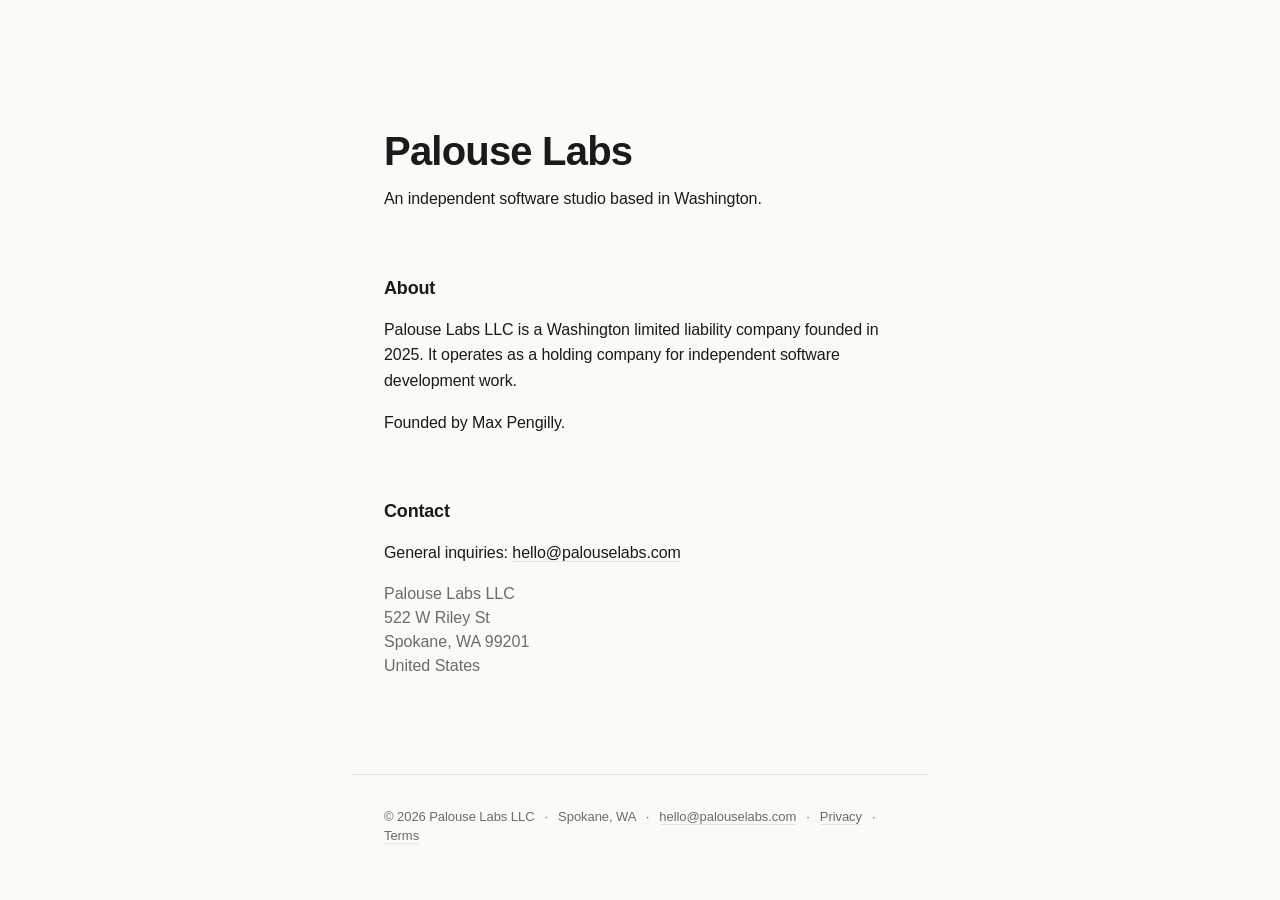
==== index.html @ 530b3f7f "chore: initial site Static three-page corporate site for Palouse Labs LLC. Built to serve as a credi" ====
<!doctype html>
<html lang="en">
<head>
  <meta charset="utf-8">
  <meta name="viewport" content="width=device-width, initial-scale=1">
  <title>Palouse Labs &mdash; Independent software studio</title>
  <meta name="description" content="Palouse Labs LLC is an independent software studio based in Washington, founded in 2025.">
  <meta name="theme-color" content="#FAFAF7">

  <meta property="og:title" content="Palouse Labs">
  <meta property="og:description" content="An independent software studio based in Washington.">
  <meta property="og:type" content="website">
  <meta property="og:url" content="https://palouselabs.com/">
  <meta property="og:image" content="https://palouselabs.com/og.png">
  <meta property="og:image:width" content="1200">
  <meta property="og:image:height" content="630">
  <meta property="og:site_name" content="Palouse Labs">
  <meta name="twitter:card" content="summary">

  <link rel="canonical" href="https://palouselabs.com/">
  <link rel="icon" href="/favicon.svg" type="image/svg+xml">
  <link rel="icon" href="/favicon.ico" sizes="32x32">
  <link rel="apple-touch-icon" href="/apple-touch-icon.png">

  <link rel="preload" href="/fonts/InterVariable.woff2" as="font" type="font/woff2" crossorigin>
  <link rel="stylesheet" href="/styles.css">
</head>
<body>
  <main>
    <section class="hero">
      <h1>Palouse Labs</h1>
      <p class="lede">An independent software studio based in Washington.</p>
    </section>

    <section>
      <h2>About</h2>
      <p>Palouse Labs LLC is a Washington limited liability company founded in 2025. It operates as a holding company for independent software development work.</p>
      <p>Founded by Max Pengilly.</p>
    </section>

    <section>
      <h2>Contact</h2>
      <p>General inquiries: <a href="mailto:hello@palouselabs.com"><strong>hello@palouselabs.com</strong></a></p>
      <address>
        Palouse Labs LLC<br>
        522 W Riley St<br>
        Spokane, WA 99201<br>
        United States
      </address>
    </section>
  </main>

  <footer>
    <p>&copy; 2026 Palouse Labs LLC <span class="sep">&middot;</span> Spokane, WA <span class="sep">&middot;</span> <a href="mailto:hello@palouselabs.com">hello@palouselabs.com</a> <span class="sep">&middot;</span> <a href="/privacy">Privacy</a> <span class="sep">&middot;</span> <a href="/terms">Terms</a></p>
  </footer>
</body>
</html>
---- styles.css ----
@font-face {
  font-family: 'Inter';
  font-style: normal;
  font-weight: 100 900;
  font-display: swap;
  src: url('/fonts/InterVariable.woff2') format('woff2');
}

:root {
  --font-sans: 'Inter', -apple-system, BlinkMacSystemFont, 'Segoe UI', 'Helvetica Neue', Arial, sans-serif;
  --bg: #FAFAF7;
  --text: #1A1A1A;
  --text-muted: #6B6B6B;
  --border: #E8E6E0;
  --link: #1A1A1A;
  --focus: #2563EB;
}

*, *::before, *::after {
  box-sizing: border-box;
}

html {
  -webkit-text-size-adjust: 100%;
  text-size-adjust: 100%;
}

body {
  margin: 0;
  background: var(--bg);
  color: var(--text);
  font-family: var(--font-sans);
  font-size: 1rem;
  line-height: 1.6;
  font-feature-settings: 'cv11', 'ss01', 'ss03';
  text-rendering: optimizeLegibility;
  -webkit-font-smoothing: antialiased;
  -moz-osx-font-smoothing: grayscale;
}

main {
  max-width: 36rem;
  margin-inline: auto;
  padding: 8rem 2rem 0;
}

section + section {
  margin-top: 4rem;
}

.hero h1 {
  font-size: 2.5rem;
  font-weight: 600;
  letter-spacing: -0.02em;
  line-height: 1.15;
  margin: 0 0 0.75rem;
}

.hero .lede {
  margin: 0;
  font-size: 1rem;
  line-height: 1.6;
}

h2 {
  font-size: 1.125rem;
  font-weight: 600;
  letter-spacing: -0.01em;
  line-height: 1.4;
  margin: 0 0 1rem;
}

p {
  margin: 0 0 1rem;
  letter-spacing: -0.005em;
}

p:last-child {
  margin-bottom: 0;
}

address {
  font-style: normal;
  color: var(--text-muted);
  line-height: 1.5;
  margin-top: 1rem;
}

a {
  color: var(--link);
  text-decoration: underline;
  text-decoration-thickness: 1px;
  text-underline-offset: 0.2em;
  text-decoration-color: var(--border);
}

a:hover {
  text-decoration-color: var(--text);
}

strong {
  font-weight: 500;
}

:focus-visible {
  outline: 2px solid var(--focus);
  outline-offset: 2px;
  border-radius: 1px;
}

footer {
  max-width: 36rem;
  margin: 6rem auto 0;
  padding: 2rem;
  border-top: 1px solid var(--border);
}

footer p {
  margin: 0;
  font-size: 0.8125rem;
  line-height: 1.5;
  color: var(--text-muted);
}

footer a {
  color: var(--text-muted);
}

.sep {
  margin: 0 0.5em;
  color: var(--text-muted);
}

/* Legal pages */
body.legal main {
  padding-top: 5rem;
}

.legal .back {
  margin: 0 0 2rem;
  font-size: 0.8125rem;
}

.legal .back a {
  color: var(--text-muted);
}

.legal h1 {
  font-size: 1.75rem;
  font-weight: 600;
  letter-spacing: -0.02em;
  line-height: 1.25;
  margin: 0 0 0.5rem;
}

.legal .updated {
  color: var(--text-muted);
  font-size: 0.8125rem;
  margin-bottom: 2.5rem;
}

.legal h2 {
  font-size: 1.0625rem;
  margin-top: 2rem;
  margin-bottom: 1rem;
}

.legal p {
  margin-bottom: 1.25rem;
}

/* Tablet */
@media (max-width: 959px) {
  .hero h1 {
    font-size: 2.25rem;
  }
}

/* Mobile */
@media (max-width: 639px) {
  main {
    padding: 5rem 1.5rem 0;
  }

  body.legal main {
    padding-top: 3.5rem;
  }

  .hero h1 {
    font-size: 2rem;
  }

  footer {
    padding: 2rem 1.5rem;
  }

  footer p {
    text-align: left;
  }

  .sep {
    display: none;
  }

  footer p a,
  footer p > * {
    display: block;
    margin: 0.25rem 0;
  }
}
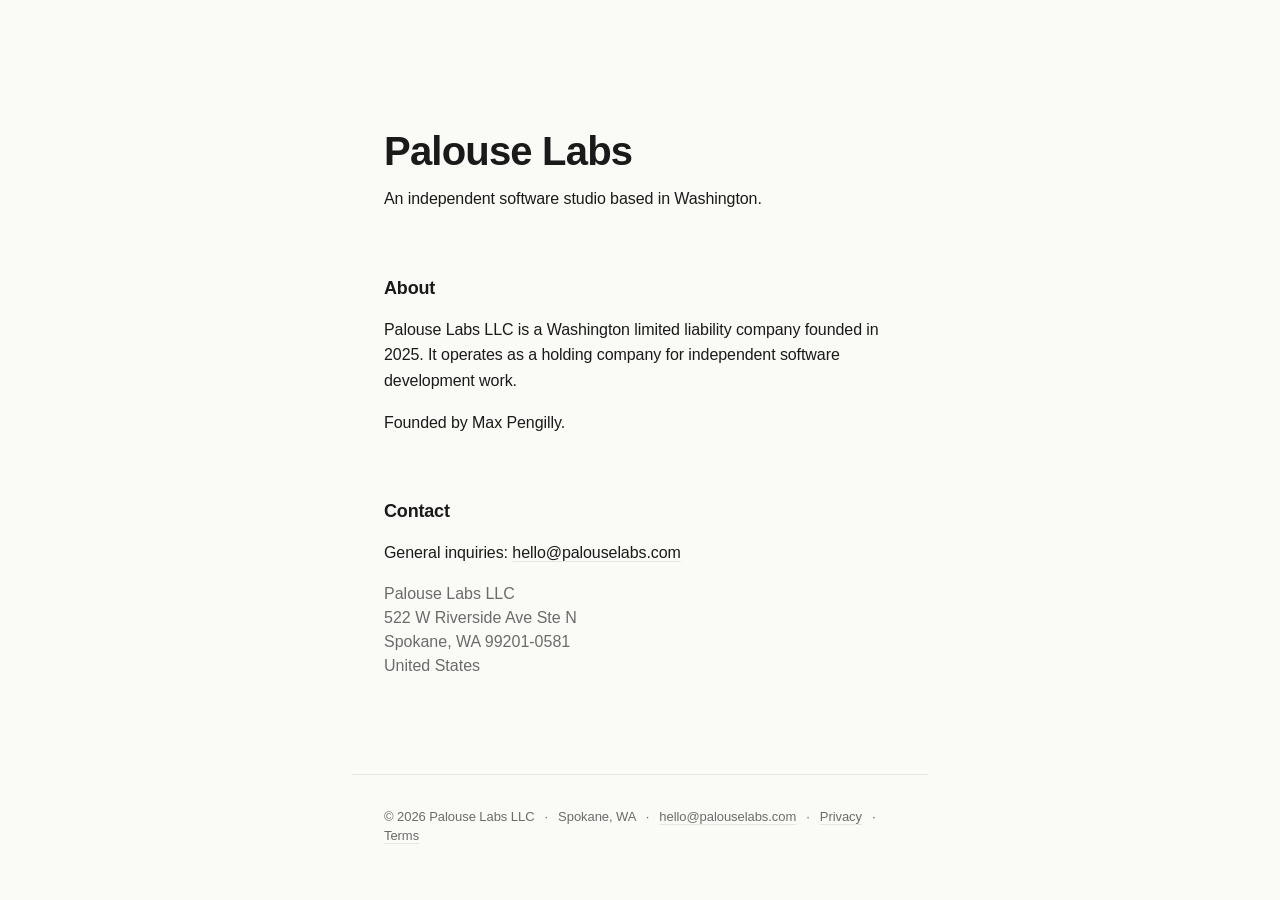
==== commit 0e98274f: "fix: correct registered agent street address Update site to match the authoritative D-U-N-S record (" ====
--- a/index.html
+++ b/index.html
@@ -43,8 +43,8 @@
       <p>General inquiries: <a href="mailto:hello@palouselabs.com"><strong>hello@palouselabs.com</strong></a></p>
       <address>
         Palouse Labs LLC<br>
-        522 W Riley St<br>
-        Spokane, WA 99201<br>
+        522 W Riverside Ave Ste N<br>
+        Spokane, WA 99201-0581<br>
         United States
       </address>
     </section>
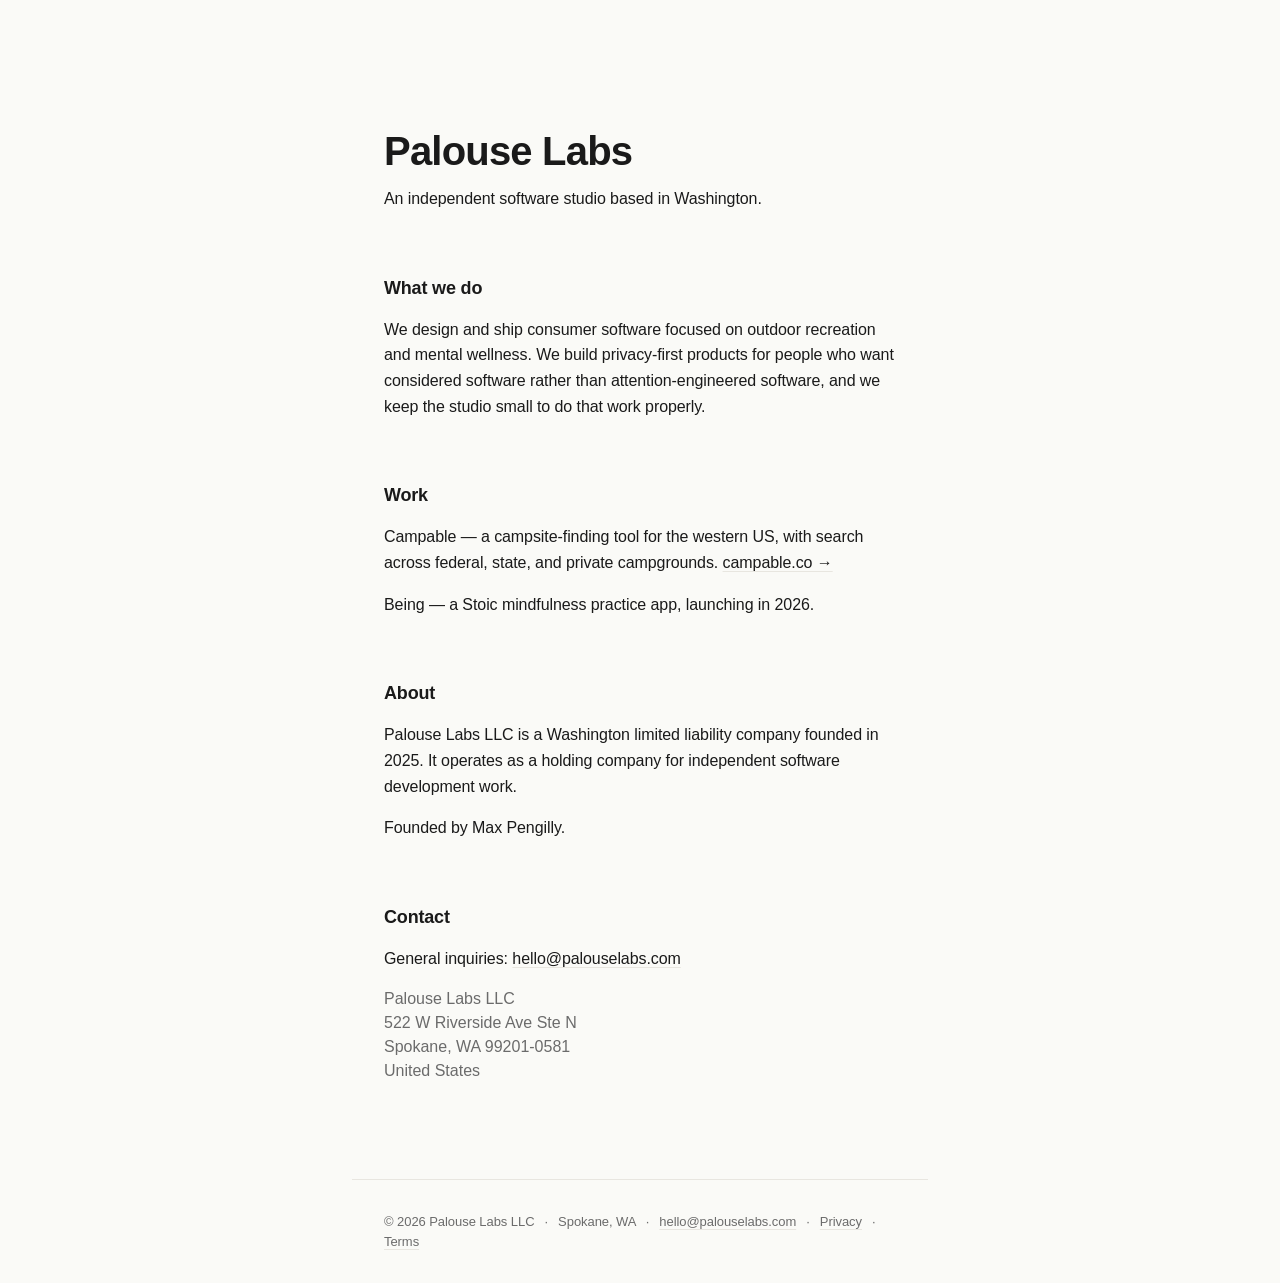
==== commit a8298ae0: "feat: add What we do and Work sections Add two substantive sections to the homepage ahead of Apple D" ====
--- a/index.html
+++ b/index.html
@@ -33,6 +33,17 @@
     </section>
 
     <section>
+      <h2>What we do</h2>
+      <p>We design and ship consumer software focused on outdoor recreation and mental wellness. We build privacy-first products for people who want considered software rather than attention-engineered software, and we keep the studio small to do that work properly.</p>
+    </section>
+
+    <section>
+      <h2>Work</h2>
+      <p><strong>Campable</strong> &mdash; a campsite-finding tool for the western US, with search across federal, state, and private campgrounds. <a href="https://campable.co">campable.co &rarr;</a></p>
+      <p><strong>Being</strong> &mdash; a Stoic mindfulness practice app, launching in 2026.</p>
+    </section>
+
+    <section>
       <h2>About</h2>
       <p>Palouse Labs LLC is a Washington limited liability company founded in 2025. It operates as a holding company for independent software development work.</p>
       <p>Founded by Max Pengilly.</p>
